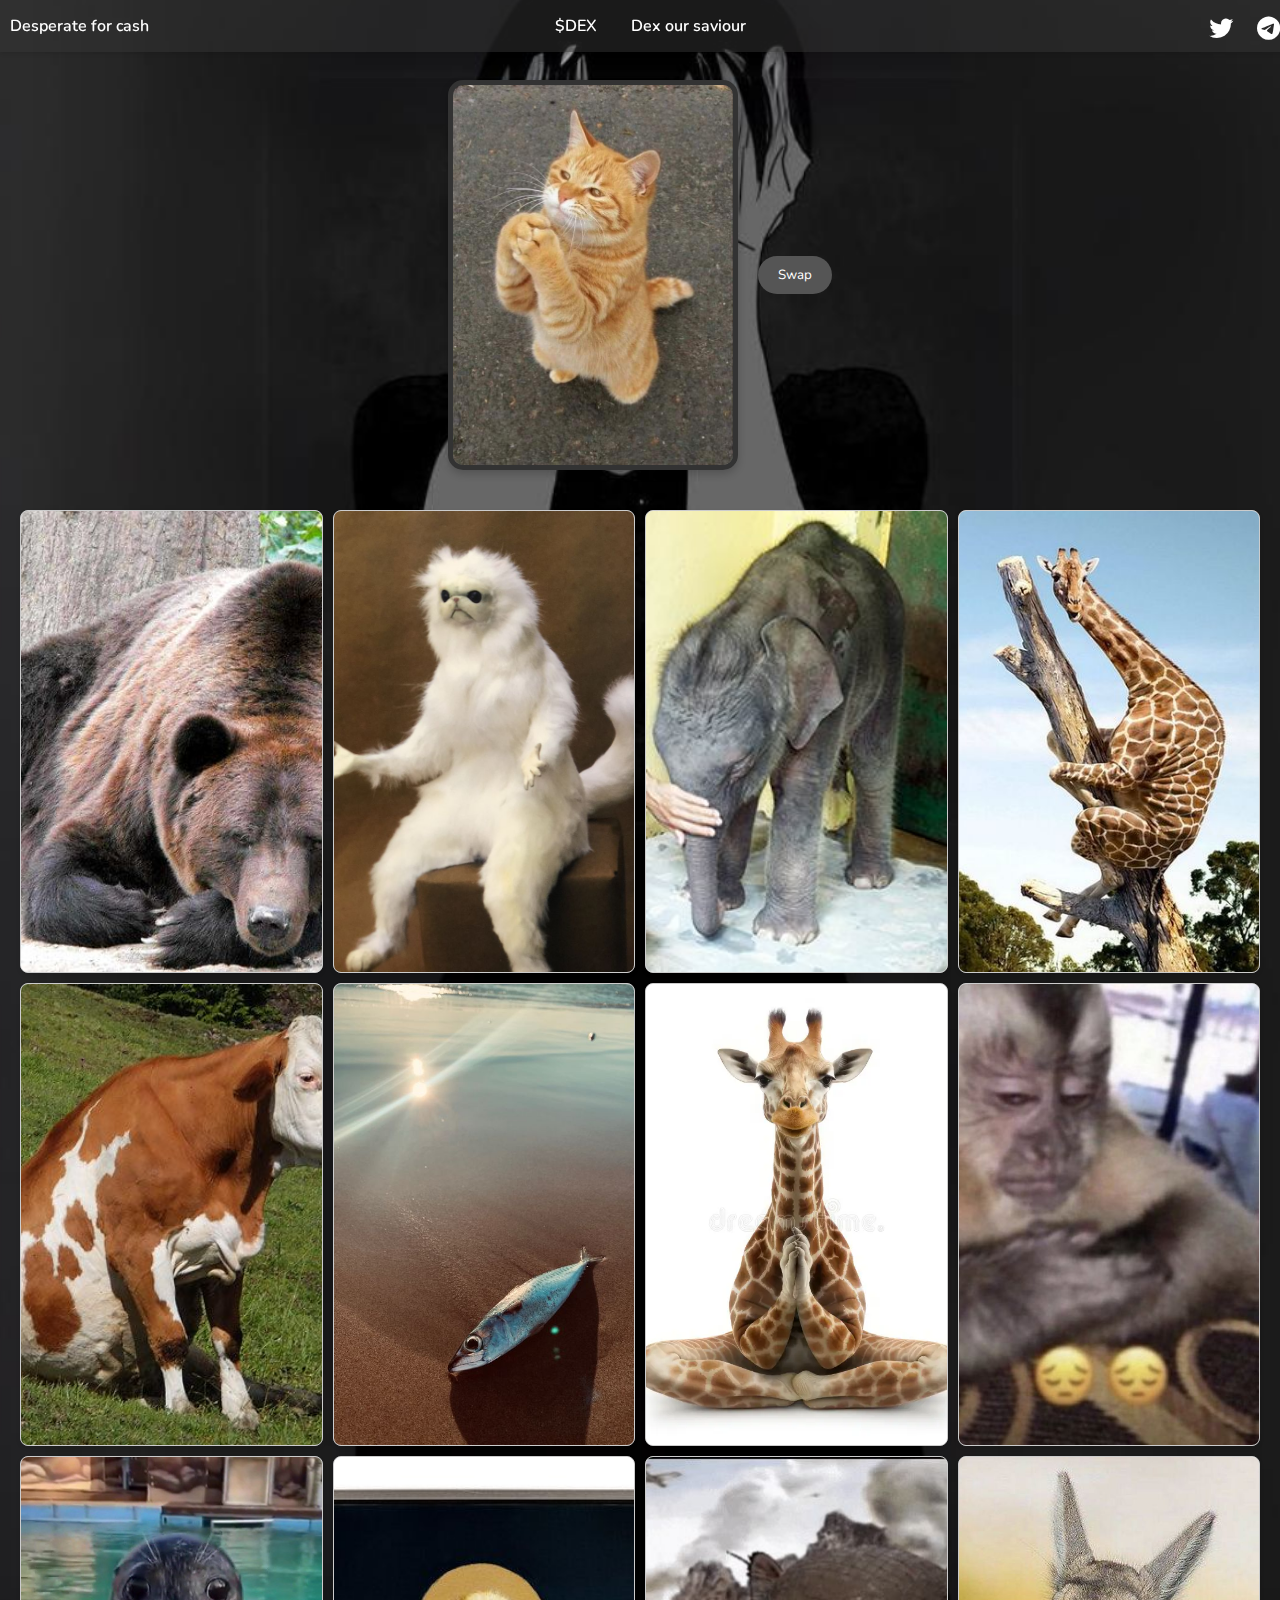
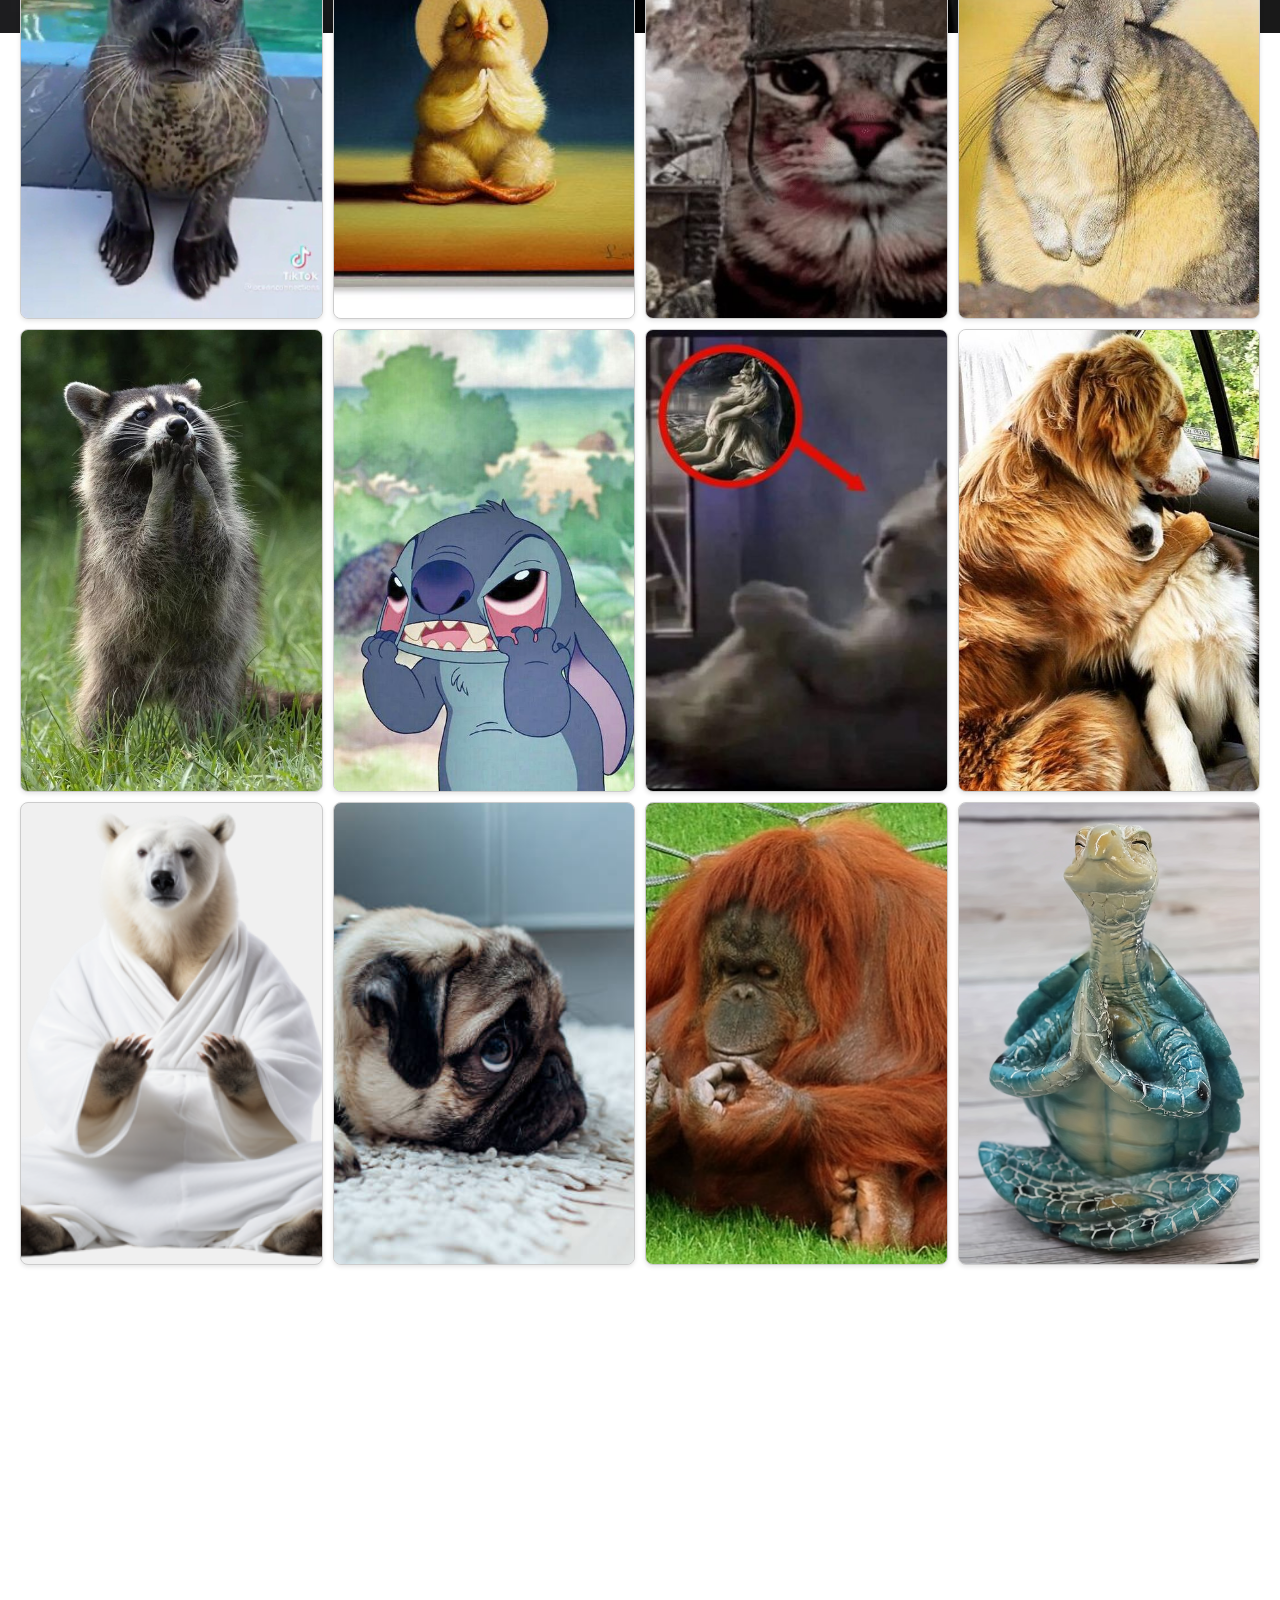
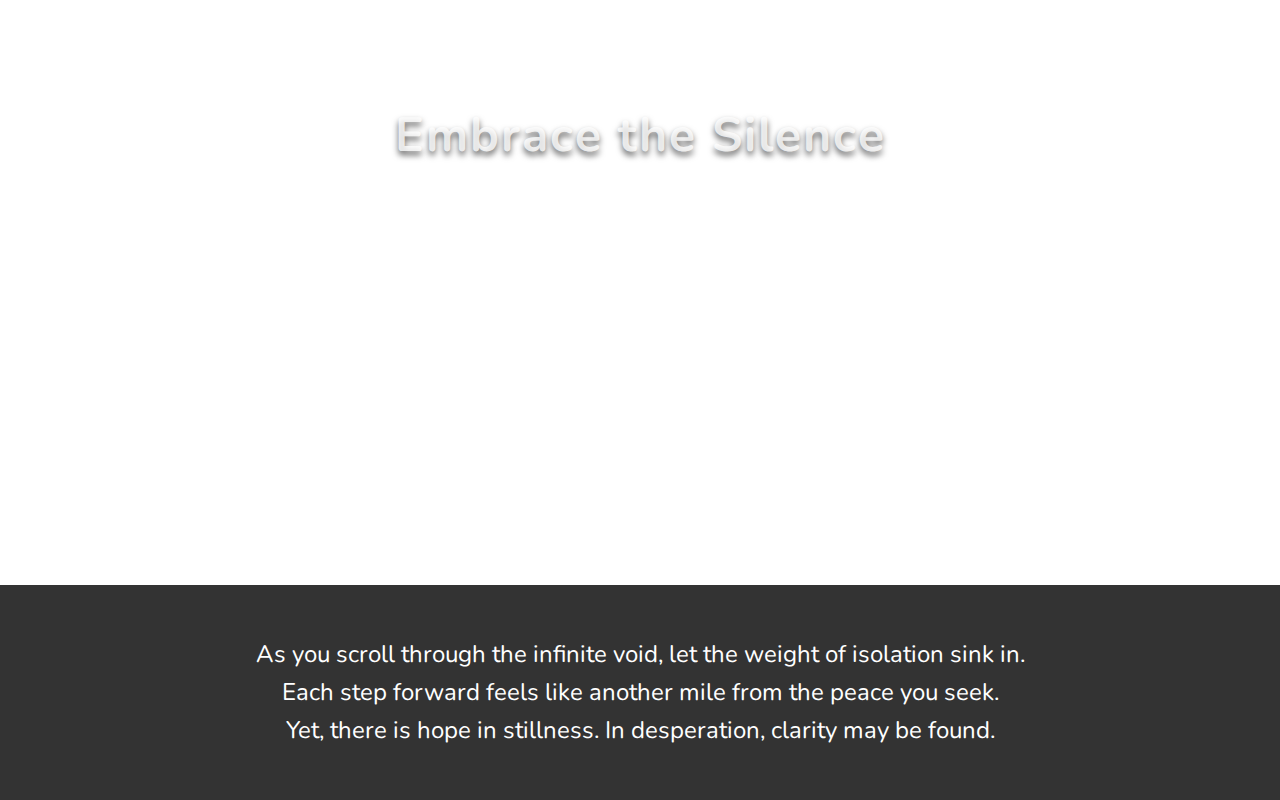
==== index.html @ 1397206b "Add files via upload" ====
<!DOCTYPE html>
<html lang="en">
<head>
    <meta charset="UTF-8">
    <meta name="viewport" content="width=device-width, initial-scale=1.0">
    <title>Meditation Website</title>
    <link rel="stylesheet" href="styles.css">
    <link rel="stylesheet" href="https://cdnjs.cloudflare.com/ajax/libs/font-awesome/6.0.0-beta3/css/all.min.css">
    <link rel="stylesheet" href="https://fonts.googleapis.com/css2?family=Nunito:wght@400;600&display=swap">
    <script src="script.js" defer></script> <!-- Link to your JavaScript file -->
</head>
<body>
    <header>
        <div class="header-left">Desperate for cash</div>
        <nav class="header-center">
            <a href="index.html">$DEX</a>
            <a href="meditate.html">Dex our saviour</a>
        </nav>
        <div class="header-right">
            <a href="https://x.com/dex_coin_" target="_blank" class="social-icon"><i class="fab fa-twitter"></i></a>
            <a href="https://t.me/+Bx8k9tplm6w4OTBk" target="_blank" class="social-icon"><i class="fab fa-telegram"></i></a>
        </div>
    </header>
    <main>
        <div class="image-section">
            <img id="mediator-image" src="images/desperate.jpg" alt="Meditation Image">
            <button class="change-mediator-btn" id="change-mediator-btn">Swap</button>
        </div>
        <div class="image-grid">
            <!-- 4x5 grid of image spots -->
            <div class="grid-item"><img src="images/med1.jpg" alt="Image 1"></div>
            <div class="grid-item"><img src="images/med2.jpg" alt="Image 2"></div>
            <div class="grid-item"><img src="images/med3.jpg" alt="Image 3"></div>
            <div class="grid-item"><img src="images/med4.jpg" alt="Image 4"></div>
            <div class="grid-item"><img src="images/med5.jpg" alt="Image 5"></div>
            <div class="grid-item"><img src="images/med6.jpg" alt="Image 6"></div>
            <div class="grid-item"><img src="images/med13.jpeg" alt="Image 7"></div>
            <div class="grid-item"><img src="images/med8.jpg" alt="Image 8"></div>
            <div class="grid-item"><img src="images/med9.jpg" alt="Image 9"></div>
            <div class="grid-item"><img src="images/med10.jpg" alt="Image 10"></div>
            <div class="grid-item"><img src="images/med11.jpg" alt="Image 11"></div>
            <div class="grid-item"><img src="images/med12.jpg" alt="Image 12"></div>
            <div class="grid-item"><img src="images/med13.jpg" alt="Image 13"></div>
            <div class="grid-item"><img src="images/med14.jpg" alt="Image 14"></div>
            <div class="grid-item"><img src="images/med15.jpg" alt="Image 15"></div>
            <div class="grid-item"><img src="images/med16.jpg" alt="Image 16"></div>
            <div class="grid-item"><img src="images/med17.png" alt="Image 17"></div>
            <div class="grid-item"><img src="images/med18.jpg" alt="Image 18"></div>
            <div class="grid-item"><img src="images/med19.jpg" alt="Image 19"></div>
            <div class="grid-item"><img src="images/med20.jpg" alt="Image 20"></div>
        </div>
        <div class="parallax-section">
            <h1>Embrace the Silence</h1>
        </div>

        <!-- Regular content section below the parallax -->
        <div class="content-section">
            <p>
                As you scroll through the infinite void, let the weight of isolation
                sink in. Each step forward feels like another mile from the peace you seek.
            </p>
            <p>
                Yet, there is hope in stillness. In desperation, clarity may be found.
            </p>
        </div>
    </main>
</body>
</html>
---- styles.css ----
body {
    margin: 0;
    font-family: 'Nunito', sans-serif; /* Apply Nunito font */
    background-image: url('images/Untitled\ design.png'); /* Replace with the path to your image */
    background-size: 104%; /* Zoomed out effect */
    background-position: center; /* Centers the background image */
    background-repeat: no-repeat; /* Prevents the image from repeating */
    background-attachment: fixed; /* Keeps the background fixed while scrolling */
    color: #fff; /* Ensures text is readable over the background image */
}

header {
    display: flex;
    justify-content: space-between;
    align-items: center;
    padding: 10px;
    background-color: rgba(51, 51, 51, 0.5); /* Transparent dark grey */
    box-shadow: 0 2px 4px rgba(0, 0, 0, 0.1);
    position: fixed; /* Make header stay on top while scrolling */
    width: 100%;
    top: 0;
    z-index: 100; /* Ensure header is on top of other elements */
}

.header-left {
    flex: 1;
    font-weight: 600; /* Bolder for emphasis */
    color: #fff; /* White text */
}

.header-center {
    flex: 2;
    text-align: center;
}

.header-center a {
    margin: 0 15px;
    text-decoration: none;
    color: #fff; /* White text */
    font-weight: 600; /* Bolder for emphasis */
}

.header-right {
    flex: 1;
    text-align: right;
}

.header-right .social-icon {
    margin: 0 10px;
    text-decoration: none;
    color: #fff; /* White icon */
    font-size: 1.5em; /* Adjust size as needed */
}

.header-right .social-icon i {
    vertical-align: middle;
}

.image-section {
    display: flex;
    align-items: center;
    justify-content: center;
    padding: 20px;
    margin-top: 60px; /* Adjust to avoid overlap with fixed header */
}

.image-section img {
    max-width: 280px; /* Zoom out the image slightly */
    height: auto;
    border-radius: 15px; /* Rounded corners */
    border: 5px solid #333; /* Dark Grey border */
    box-shadow: 0 4px 8px rgba(0, 0, 0, 0.2); /* Shadow for depth */
    transition: transform 0.3s ease, box-shadow 0.3s ease; /* Smooth transition for hover effect */
}

.image-section img:hover {
    transform: scale(1.05); /* Slight zoom effect on hover */
    box-shadow: 0 6px 12px rgba(0, 0, 0, 0.3); /* Deeper shadow on hover */
}

.change-mediator-btn {
    background-color: #555; /* Medium Grey */
    color: #fff; /* White text */
    border: none;
    border-radius: 25px;
    padding: 10px 20px;
    cursor: pointer;
    margin-left: 20px;
    font-family: 'Nunito', sans-serif; /* Consistent font */
}

.image-grid {
    display: grid;
    grid-template-columns: repeat(4, 1fr);
    grid-template-rows: repeat(5, 1fr);
    gap: 10px;
    padding: 20px;
}

.grid-item {
    background-color: #f0f0f0; /* Light Grey */
    border: 1px solid #ccc; /* Light Grey Border */
    display: flex;
    align-items: center;
    justify-content: center;
    overflow: hidden;
    border-radius: 8px; /* Rounded corners for grid items */
    box-shadow: 0 2px 4px rgba(0, 0, 0, 0.1); /* Subtle shadow for depth */
}

.grid-item img {
    width: 100%; /* Make images responsive */
    height: 100%;
    object-fit: cover; /* Cover the grid item without distortion */
}

.parallax-section {
    background-image: url('images/Untitled design.png'); /* Replace with the path to your image */
    background-size: cover;
    background-attachment: fixed; /* Makes the image move slower when scrolling */
    background-position: center;
    background-repeat: no-repeat;
    height: 100vh; /* Full viewport height */
    position: relative;
    display: flex;
    justify-content: center;
    align-items: center;
    text-align: center;
}

.parallax-section h1 {
    font-size: 3em;
    color: rgba(255, 255, 255, 0.8); /* Slightly transparent white */
    text-shadow: 0 4px 6px rgba(0, 0, 0, 0.6); /* Shadow for depth */
    letter-spacing: 2px;
    animation: fadeIn 2s ease-in-out; /* Text fades in */
}

/* Content below the parallax section */
.content-section {
    background-color: #333; /* Dark Grey */
    color: #fff;
    padding: 50px;
    text-align: center;
}

.content-section p {
    font-size: 1.5em;
    line-height: 1.6;
    max-width: 800px;
    margin: 0 auto;
}

/* Fade-in animation for the heading */
@keyframes fadeIn {
    from {
        opacity: 0;
        transform: translateY(20px);
    }
    to {
        opacity: 1;
        transform: translateY(0);
    }
}

.video-section {
    display: flex;
    justify-content: center;
    align-items: center;
    height: calc(100vh - 60px); /* Full viewport height minus header height */
    padding: 20px;
    box-sizing: border-box; /* Include padding in the height calculation */
}

iframe {
    width: 80vw; /* 80% of viewport width */
    height: 45vw; /* Aspect ratio 16:9 */
    max-width: 100%;
    max-height: 100%;
    border-radius: 15px; /* Optional: Rounded corners for the iframe */
    box-shadow: 0 4px 8px rgba(0, 0, 0, 0.2); /* Optional: Shadow for depth */
}
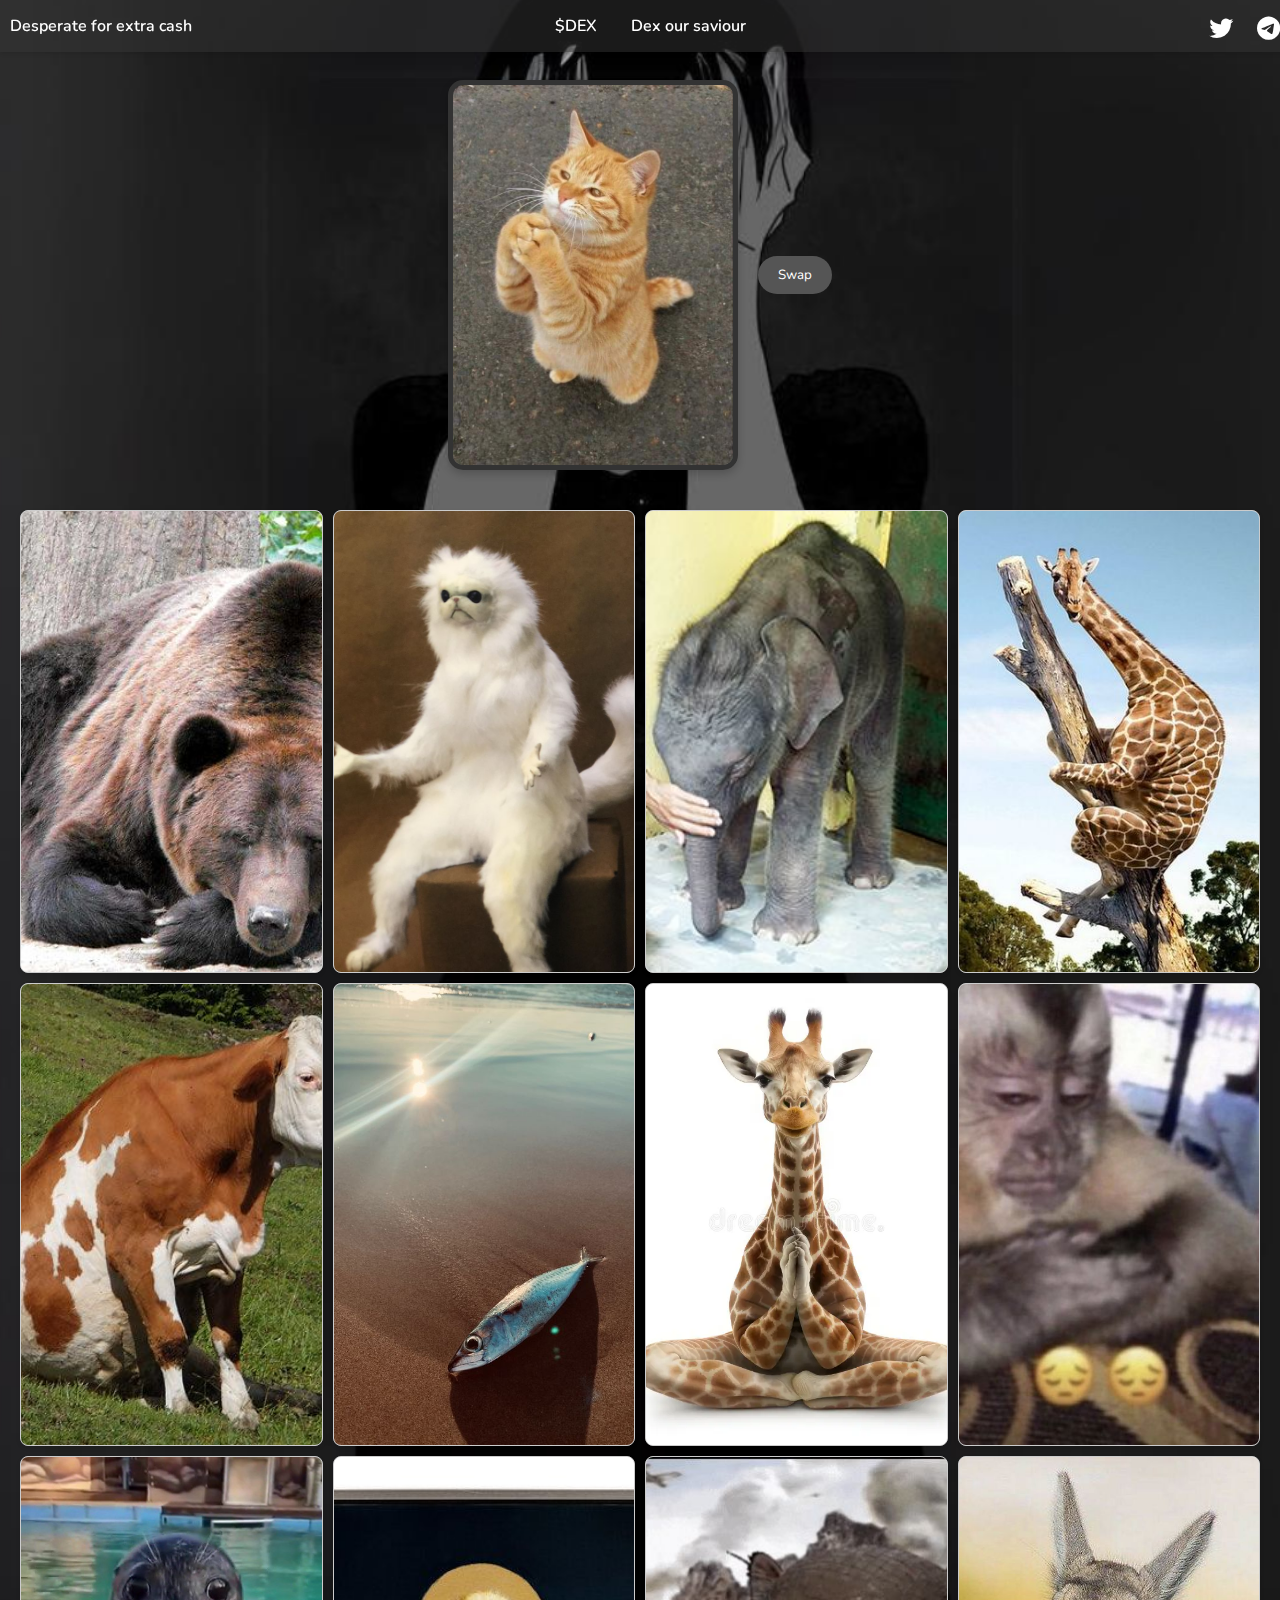
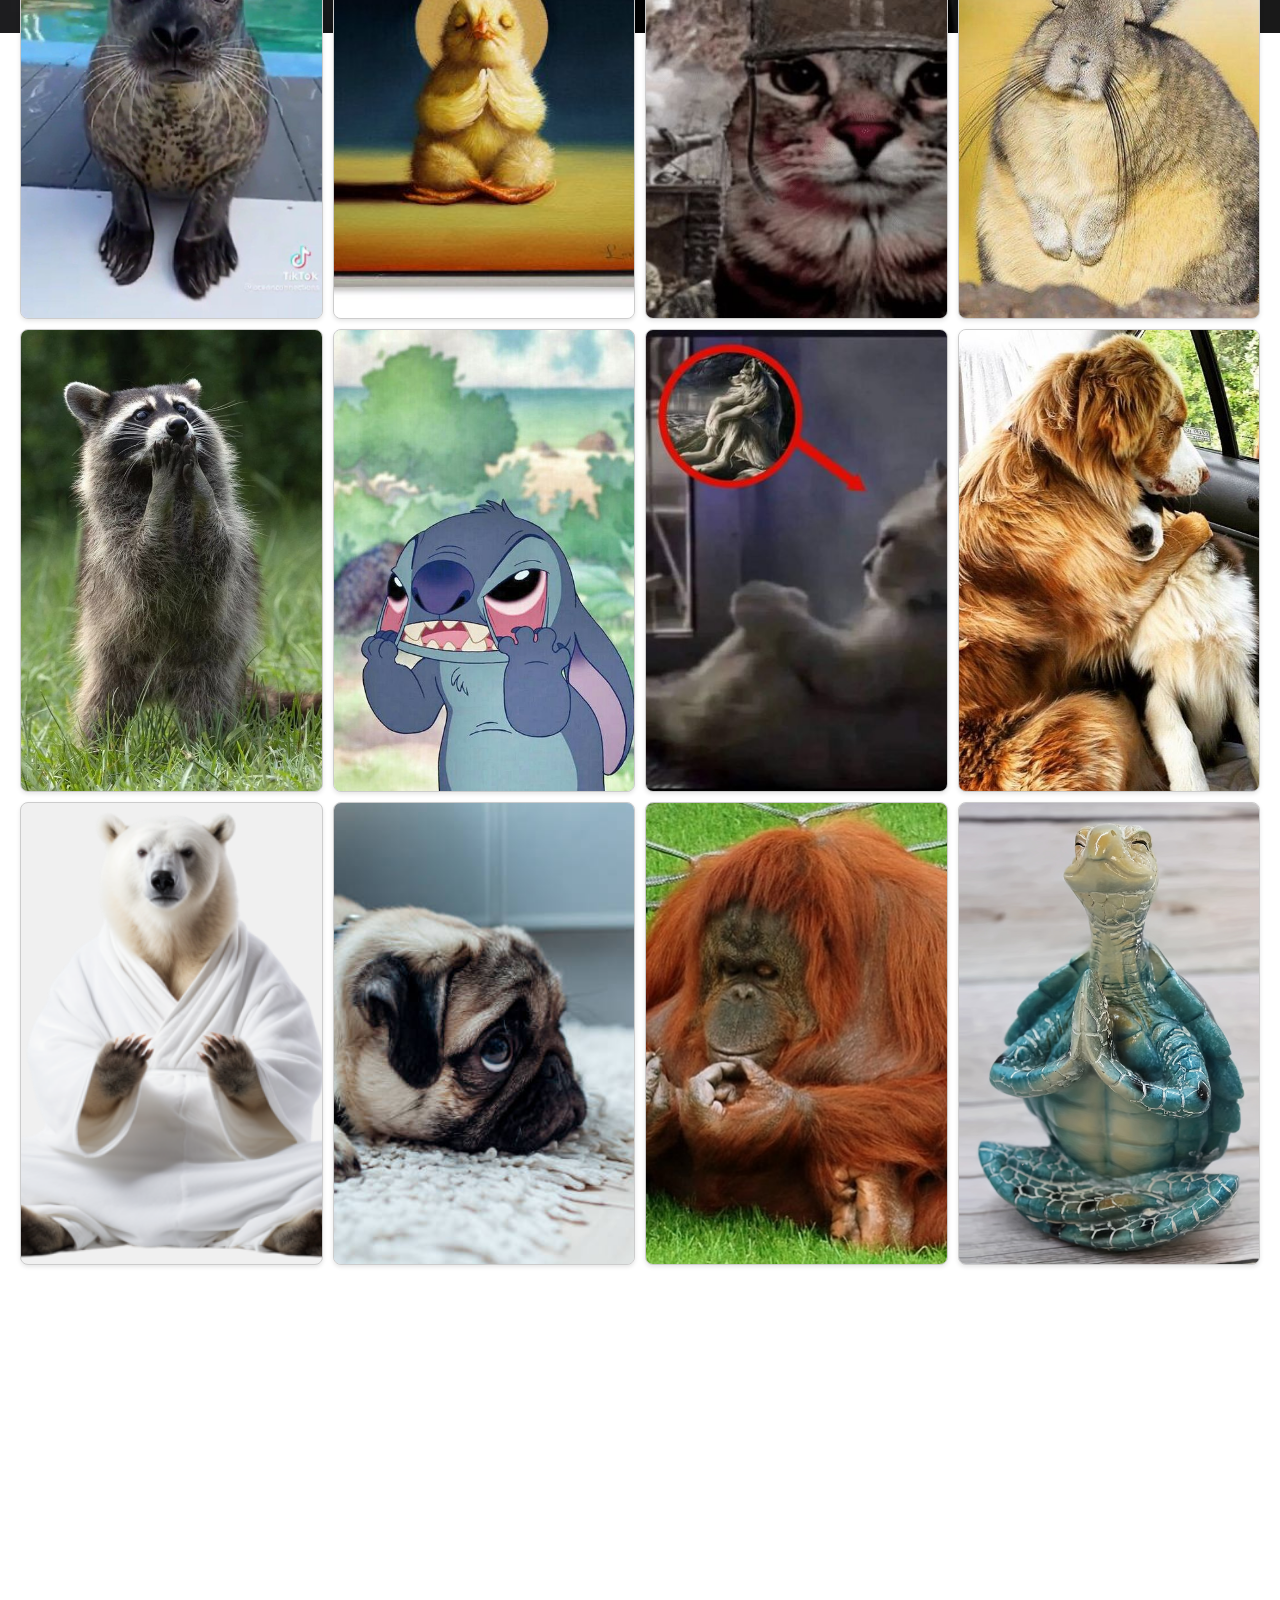
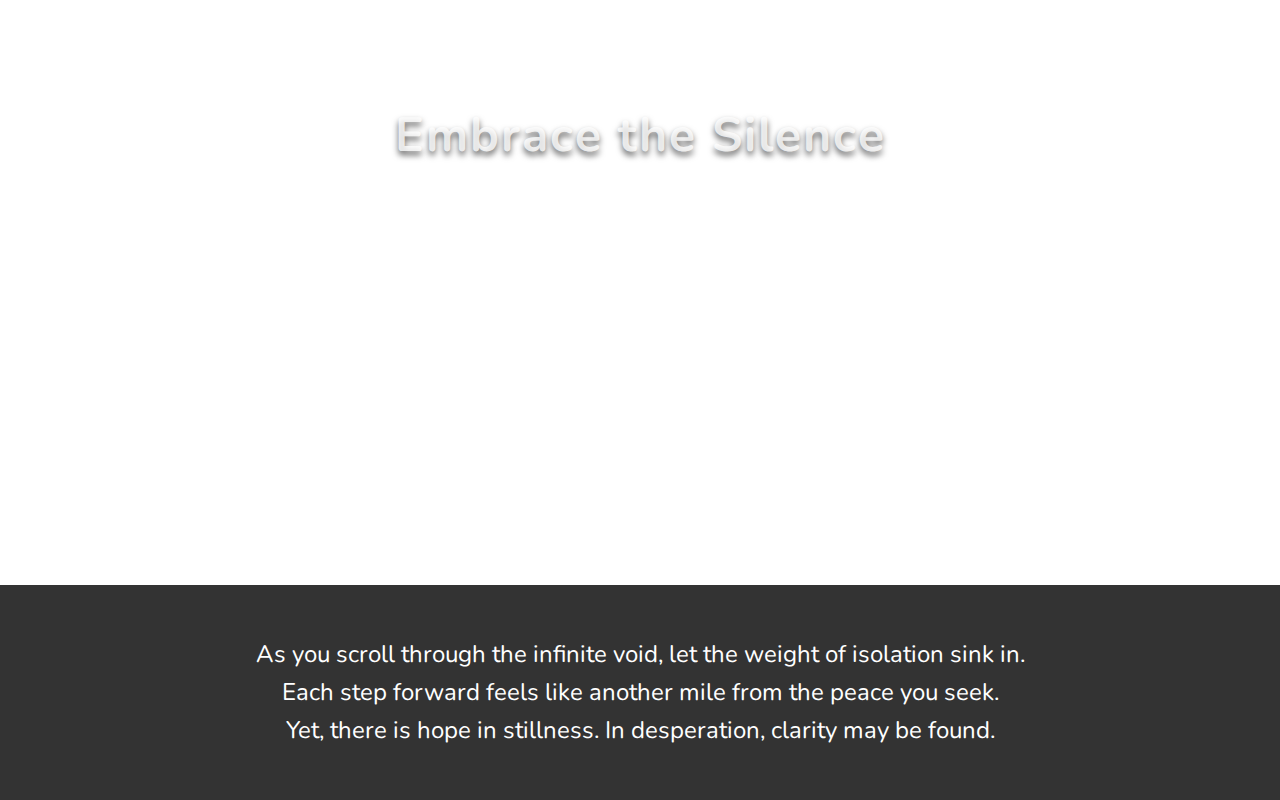
==== commit cf1a2871: "Update index.html" ====
--- a/index.html
+++ b/index.html
@@ -3,7 +3,7 @@
 <head>
     <meta charset="UTF-8">
     <meta name="viewport" content="width=device-width, initial-scale=1.0">
-    <title>Meditation Website</title>
+    <title>Desperate for extra cash</title>
     <link rel="stylesheet" href="styles.css">
     <link rel="stylesheet" href="https://cdnjs.cloudflare.com/ajax/libs/font-awesome/6.0.0-beta3/css/all.min.css">
     <link rel="stylesheet" href="https://fonts.googleapis.com/css2?family=Nunito:wght@400;600&display=swap">
@@ -11,7 +11,7 @@
 </head>
 <body>
     <header>
-        <div class="header-left">Desperate for cash</div>
+        <div class="header-left">Desperate for extra cash</div>
         <nav class="header-center">
             <a href="index.html">$DEX</a>
             <a href="meditate.html">Dex our saviour</a>
